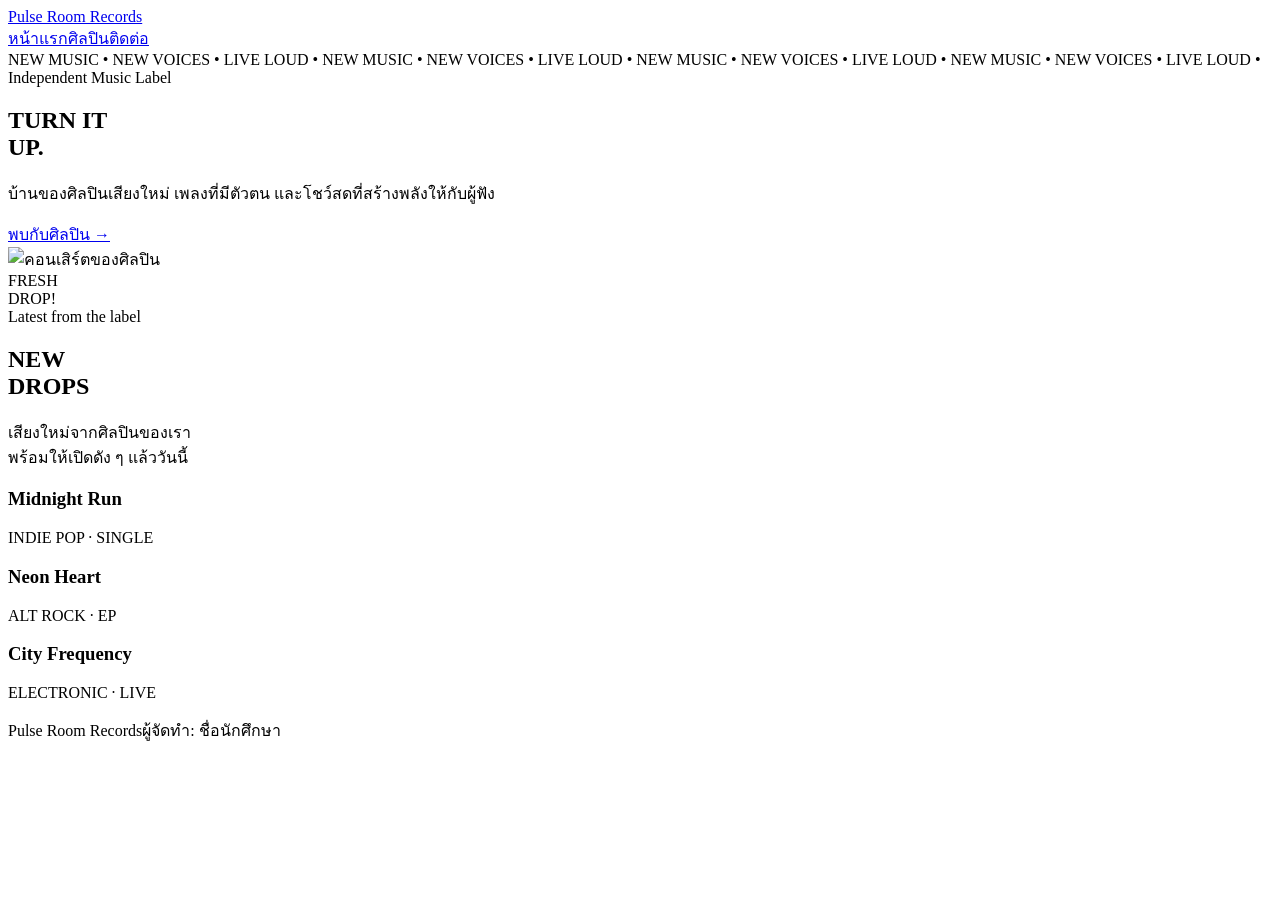
==== index.html @ 92975082 "Add files via upload" ====
<!doctype html><html lang="th"><head><meta charset="utf-8"><meta name="viewport" content="width=device-width,initial-scale=1"><title>หน้าแรก | Pulse Room Records</title><link rel="stylesheet" href="assets/style.css"></head><body><header class="site-header"><nav class="nav container"><a class="brand" href="start.html"><span class="brand-disc"></span>Pulse Room Records</a><div class="nav-links"><a href="start.html">หน้าแรก</a><a href="roster.html">ศิลปิน</a><a href="talk.html">ติดต่อ</a></div></nav></header><div class="ticker"><div class="ticker-track">NEW MUSIC • NEW VOICES • LIVE LOUD • NEW MUSIC • NEW VOICES • LIVE LOUD • NEW MUSIC • NEW VOICES • LIVE LOUD • NEW MUSIC • NEW VOICES • LIVE LOUD • </div></div><main><section class="hero"><div class="container hero-grid"><div class="hero-copy"><span class="label">Independent Music Label</span><h1>TURN IT<br>UP.</h1><p>บ้านของศิลปินเสียงใหม่ เพลงที่มีตัวตน และโชว์สดที่สร้างพลังให้กับผู้ฟัง</p><a class="button" href="music.html">พบกับศิลปิน →</a></div><div class="hero-poster"><img src="https://images.unsplash.com/photo-1501386761578-eac5c94b800a?auto=format&fit=crop&w=1200&q=85" alt="คอนเสิร์ตของศิลปิน"><div class="sticker">FRESH<br>DROP!</div></div></div></section><section class="drop-section"><div class="container"><div class="drop-head"><div><span class="label">Latest from the label</span><h2>NEW<br>DROPS</h2></div><p>เสียงใหม่จากศิลปินของเรา<br>พร้อมให้เปิดดัง ๆ แล้ววันนี้</p></div><div class="mini-cards"><article class="mini-card"><h3>Midnight Run</h3><p>INDIE POP · SINGLE</p></article><article class="mini-card"><h3>Neon Heart</h3><p>ALT ROCK · EP</p></article><article class="mini-card"><h3>City Frequency</h3><p>ELECTRONIC · LIVE</p></article></div></div></section></main><footer class="site-footer"><div class="container footer-row"><span class="footer-name">Pulse Room Records</span><span class="footer-student">ผู้จัดทำ: ชื่อนักศึกษา</span></div></footer></body></html>
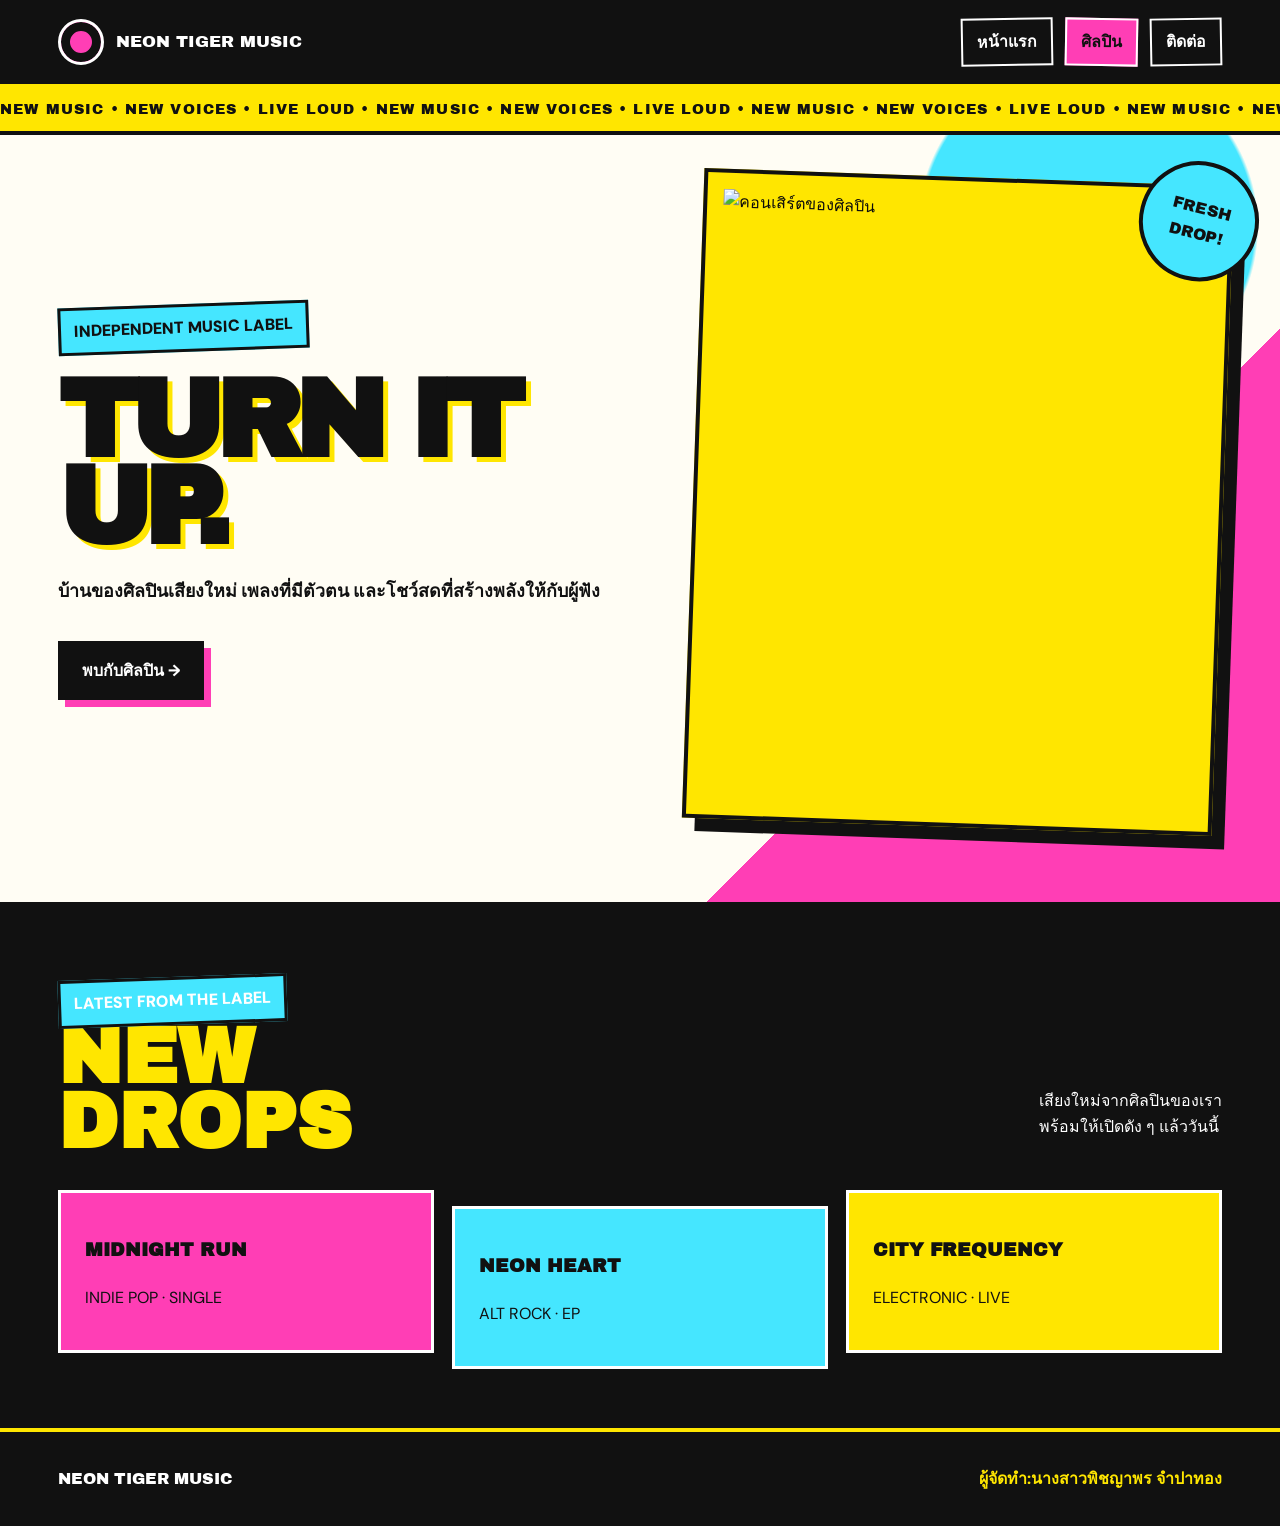
==== commit 02e98465: "Update index.html" ====
--- a/index.html
+++ b/index.html
@@ -1 +1,3 @@
-<!doctype html><html lang="th"><head><meta charset="utf-8"><meta name="viewport" content="width=device-width,initial-scale=1"><title>หน้าแรก | Pulse Room Records</title><link rel="stylesheet" href="assets/style.css"></head><body><header class="site-header"><nav class="nav container"><a class="brand" href="start.html"><span class="brand-disc"></span>Pulse Room Records</a><div class="nav-links"><a href="start.html">หน้าแรก</a><a href="roster.html">ศิลปิน</a><a href="talk.html">ติดต่อ</a></div></nav></header><div class="ticker"><div class="ticker-track">NEW MUSIC • NEW VOICES • LIVE LOUD • NEW MUSIC • NEW VOICES • LIVE LOUD • NEW MUSIC • NEW VOICES • LIVE LOUD • NEW MUSIC • NEW VOICES • LIVE LOUD • </div></div><main><section class="hero"><div class="container hero-grid"><div class="hero-copy"><span class="label">Independent Music Label</span><h1>TURN IT<br>UP.</h1><p>บ้านของศิลปินเสียงใหม่ เพลงที่มีตัวตน และโชว์สดที่สร้างพลังให้กับผู้ฟัง</p><a class="button" href="music.html">พบกับศิลปิน →</a></div><div class="hero-poster"><img src="https://images.unsplash.com/photo-1501386761578-eac5c94b800a?auto=format&fit=crop&w=1200&q=85" alt="คอนเสิร์ตของศิลปิน"><div class="sticker">FRESH<br>DROP!</div></div></div></section><section class="drop-section"><div class="container"><div class="drop-head"><div><span class="label">Latest from the label</span><h2>NEW<br>DROPS</h2></div><p>เสียงใหม่จากศิลปินของเรา<br>พร้อมให้เปิดดัง ๆ แล้ววันนี้</p></div><div class="mini-cards"><article class="mini-card"><h3>Midnight Run</h3><p>INDIE POP · SINGLE</p></article><article class="mini-card"><h3>Neon Heart</h3><p>ALT ROCK · EP</p></article><article class="mini-card"><h3>City Frequency</h3><p>ELECTRONIC · LIVE</p></article></div></div></section></main><footer class="site-footer"><div class="container footer-row"><span class="footer-name">Pulse Room Records</span><span class="footer-student">ผู้จัดทำ: ชื่อนักศึกษา</span></div></footer></body></html>
+<!doctype html>
+<html lang="th"><head><meta charset="utf-8"><meta name="viewport" content="width=device-width,initial-scale=1"><title>หน้าแรก | Pulse Room Records</title><link rel="stylesheet" href="assets/style.css"></head><body><header class="site-header"><nav class="nav container"><a class="brand" href="start.html"><span class="brand-disc"></span>Neon Tiger Music</a><div class="nav-links"><a href="index.html">หน้าแรก</a><a href="artists.html">ศิลปิน</a><a href="contact.html">ติดต่อ</a></div></nav></header><div class="ticker"><div class="ticker-track">NEW MUSIC • NEW VOICES • LIVE LOUD • NEW MUSIC • NEW VOICES • LIVE LOUD • NEW MUSIC • NEW VOICES • LIVE LOUD • NEW MUSIC • NEW VOICES • LIVE LOUD • </div></div><main><section class="hero"><div class="container hero-grid"><div class="hero-copy"><span class="label">Independent Music Label</span><h1>TURN IT<br>UP.</h1><p>บ้านของศิลปินเสียงใหม่ เพลงที่มีตัวตน และโชว์สดที่สร้างพลังให้กับผู้ฟัง</p><a class="button" href="artists.html">พบกับศิลปิน →</a></div><div class="hero-poster"><img src="images/label-hero-new.svg" alt="คอนเสิร์ตของศิลปิน"><div class="sticker">FRESH<br>DROP!</div></div></div></section><section class="drop-section"><div class="container"><div class="drop-head"><div><span class="label">Latest from the label</span><h2>NEW<br>DROPS</h2></div><p>เสียงใหม่จากศิลปินของเรา<br>พร้อมให้เปิดดัง ๆ แล้ววันนี้</p></div><div class="mini-cards"><article class="mini-card"><h3>Midnight Run</h3><p>INDIE POP · SINGLE</p></article><article class="mini-card"><h3>Neon Heart</h3><p>ALT ROCK · EP</p></article><article class="mini-card"><h3>City Frequency</h3><p>ELECTRONIC · LIVE</p></article></div></div></section></main><footer class="site-footer"><div class="container footer-row"><span class="footer-name">Neon Tiger Music</span><span class="footer-student">ผู้จัดทำ:นางสาวพิชญาพร จำปาทอง</span></div></footer>
+</body></html>
--- a/assets/style.css
+++ b/assets/style.css
@@ -0,0 +1,2 @@
+@import url('https://fonts.googleapis.com/css2?family=Archivo+Black&family=DM+Sans:wght@400;600;700&display=swap');
+:root{--black:#111;--pink:#ff3eb5;--yellow:#ffe600;--cyan:#45e6ff;--paper:#fffdf4;--white:#fff}*{box-sizing:border-box}html{scroll-behavior:smooth}body{margin:0;background:var(--paper);color:var(--black);font-family:"DM Sans",Arial,"Noto Sans Thai",sans-serif;line-height:1.6;overflow-x:hidden}.container{width:min(1180px,91%);margin:auto}.site-header{position:relative;z-index:5;background:var(--black);color:white;border-bottom:4px solid var(--yellow)}.nav{min-height:84px;display:flex;align-items:center;justify-content:space-between;gap:25px}.brand{display:flex;align-items:center;gap:12px;color:white;text-decoration:none;font-family:"Archivo Black",Arial,sans-serif;font-size:1.05rem;text-transform:uppercase}.brand-disc{display:grid;place-items:center;width:46px;height:46px;border-radius:50%;background:var(--pink);border:3px solid white;box-shadow:inset 0 0 0 9px var(--black)}.nav-links{display:flex;gap:12px}.nav-links a{padding:9px 14px;border:2px solid white;color:white;text-decoration:none;font-weight:800;text-transform:uppercase;transform:rotate(-1deg);transition:.2s}.nav-links a:nth-child(2){background:var(--pink);color:var(--black);transform:rotate(1deg)}.nav-links a:hover{background:var(--yellow);color:var(--black);transform:rotate(0) scale(1.04)}.ticker{overflow:hidden;background:var(--yellow);border-bottom:4px solid var(--black);white-space:nowrap}.ticker-track{display:inline-block;padding:10px 0;font-family:"Archivo Black",Arial,sans-serif;font-size:.9rem;letter-spacing:.08em;animation:move 18s linear infinite}@keyframes move{to{transform:translateX(-50%)}}.hero{padding:42px 0 75px;background:radial-gradient(circle at 85% 12%,var(--cyan) 0 13%,transparent 13.3%),linear-gradient(135deg,var(--paper) 0 72%,var(--pink) 72%)}.hero-grid{display:grid;grid-template-columns:1.05fr .95fr;gap:50px;align-items:center}.label{display:inline-block;padding:8px 13px;background:var(--cyan);border:3px solid var(--black);font-weight:900;text-transform:uppercase;transform:rotate(-2deg)}h1,h2,h3{font-family:"Archivo Black",Arial,sans-serif;text-transform:uppercase}.hero h1{font-size:clamp(4rem,8.7vw,9.2rem);line-height:.78;letter-spacing:-.07em;margin:26px 0;text-shadow:5px 5px 0 var(--yellow)}.hero-copy p{font-size:1.12rem;max-width:600px;font-weight:600}.button{display:inline-block;margin-top:17px;padding:14px 21px;background:var(--black);border:3px solid var(--black);box-shadow:7px 7px 0 var(--pink);color:white;text-decoration:none;font-weight:900;text-transform:uppercase;transition:.2s}.button:hover{transform:translate(4px,4px);box-shadow:3px 3px 0 var(--pink)}.hero-poster{position:relative;padding:16px;background:var(--yellow);border:4px solid var(--black);box-shadow:13px 13px 0 var(--black);transform:rotate(2deg)}.hero-poster img{display:block;width:100%;height:610px;object-fit:cover;filter:saturate(1.15) contrast(1.05)}.sticker{position:absolute;right:-30px;top:-28px;display:grid;place-items:center;width:120px;height:120px;border-radius:50%;background:var(--cyan);border:4px solid var(--black);font-family:"Archivo Black",Arial,sans-serif;text-align:center;transform:rotate(12deg)}.drop-section{padding:75px 0;background:var(--black);color:white}.drop-head{display:flex;justify-content:space-between;align-items:end;gap:25px;margin-bottom:35px}.drop-head h2{font-size:clamp(2.8rem,6vw,6rem);line-height:.85;margin:0;color:var(--yellow)}.mini-cards{display:grid;grid-template-columns:repeat(3,1fr);gap:18px}.mini-card{padding:24px;border:3px solid white}.mini-card:nth-child(1){background:var(--pink);color:var(--black)}.mini-card:nth-child(2){background:var(--cyan);color:var(--black);transform:translateY(16px)}.mini-card:nth-child(3){background:var(--yellow);color:var(--black)}.page-head{padding:60px 0 38px;background:var(--pink);border-bottom:4px solid var(--black)}.page-head h1{font-size:clamp(4rem,9vw,9rem);line-height:.8;letter-spacing:-.07em;margin:20px 0}.artists{padding:55px 0 85px}.artist{display:grid;grid-template-columns:.75fr 1.25fr;gap:38px;padding:36px 0;border-bottom:4px solid var(--black);align-items:center}.artist:nth-child(even){grid-template-columns:1.25fr .75fr}.artist:nth-child(even) img{order:2}.artist img{display:block;width:100%;height:430px;object-fit:cover;border:4px solid var(--black);box-shadow:9px 9px 0 var(--yellow)}.artist:nth-child(even) img{box-shadow:-9px 9px 0 var(--cyan)}.artist-no{display:inline-block;padding:5px 10px;background:var(--black);color:white;font-weight:900}.artist h2{font-size:clamp(2.5rem,5vw,5rem);line-height:.9;margin:18px 0}.contact{padding:65px 0 90px;background:var(--cyan)}.contact-grid{display:grid;grid-template-columns:.85fr 1.15fr;border:4px solid var(--black);box-shadow:12px 12px 0 var(--pink)}.contact-lead{padding:50px;background:var(--yellow);border-right:4px solid var(--black)}.contact-lead h1{font-size:clamp(3rem,6vw,6rem);line-height:.85}.contact-info{padding:50px;background:white}.detail{padding:17px 0;border-bottom:3px solid var(--black)}.detail span{display:block;font-weight:900;text-transform:uppercase}.student-box{margin-top:28px;padding:24px;border:4px dashed var(--black);background:var(--pink)}.student-box h2{margin:0 0 14px}.site-footer{padding:34px 0;background:var(--black);color:white;border-top:4px solid var(--yellow)}.footer-row{display:flex;justify-content:space-between;gap:20px}.footer-name{font-family:"Archivo Black",Arial,sans-serif;text-transform:uppercase}.footer-student{font-weight:800;color:var(--yellow)}@media(max-width:800px){.nav{padding:18px 0;align-items:flex-start;flex-direction:column}.nav-links{width:100%;justify-content:space-between}.nav-links a{padding:7px 9px;font-size:.77rem}.hero-grid,.artist,.artist:nth-child(even),.contact-grid{grid-template-columns:1fr}.hero-poster img,.artist img{height:400px}.artist:nth-child(even) img{order:0}.mini-cards{grid-template-columns:1fr}.mini-card:nth-child(2){transform:none}.contact-lead{border-right:0;border-bottom:4px solid var(--black)}.footer-row{flex-direction:column}.sticker{right:-10px;width:95px;height:95px;font-size:.8rem}}
